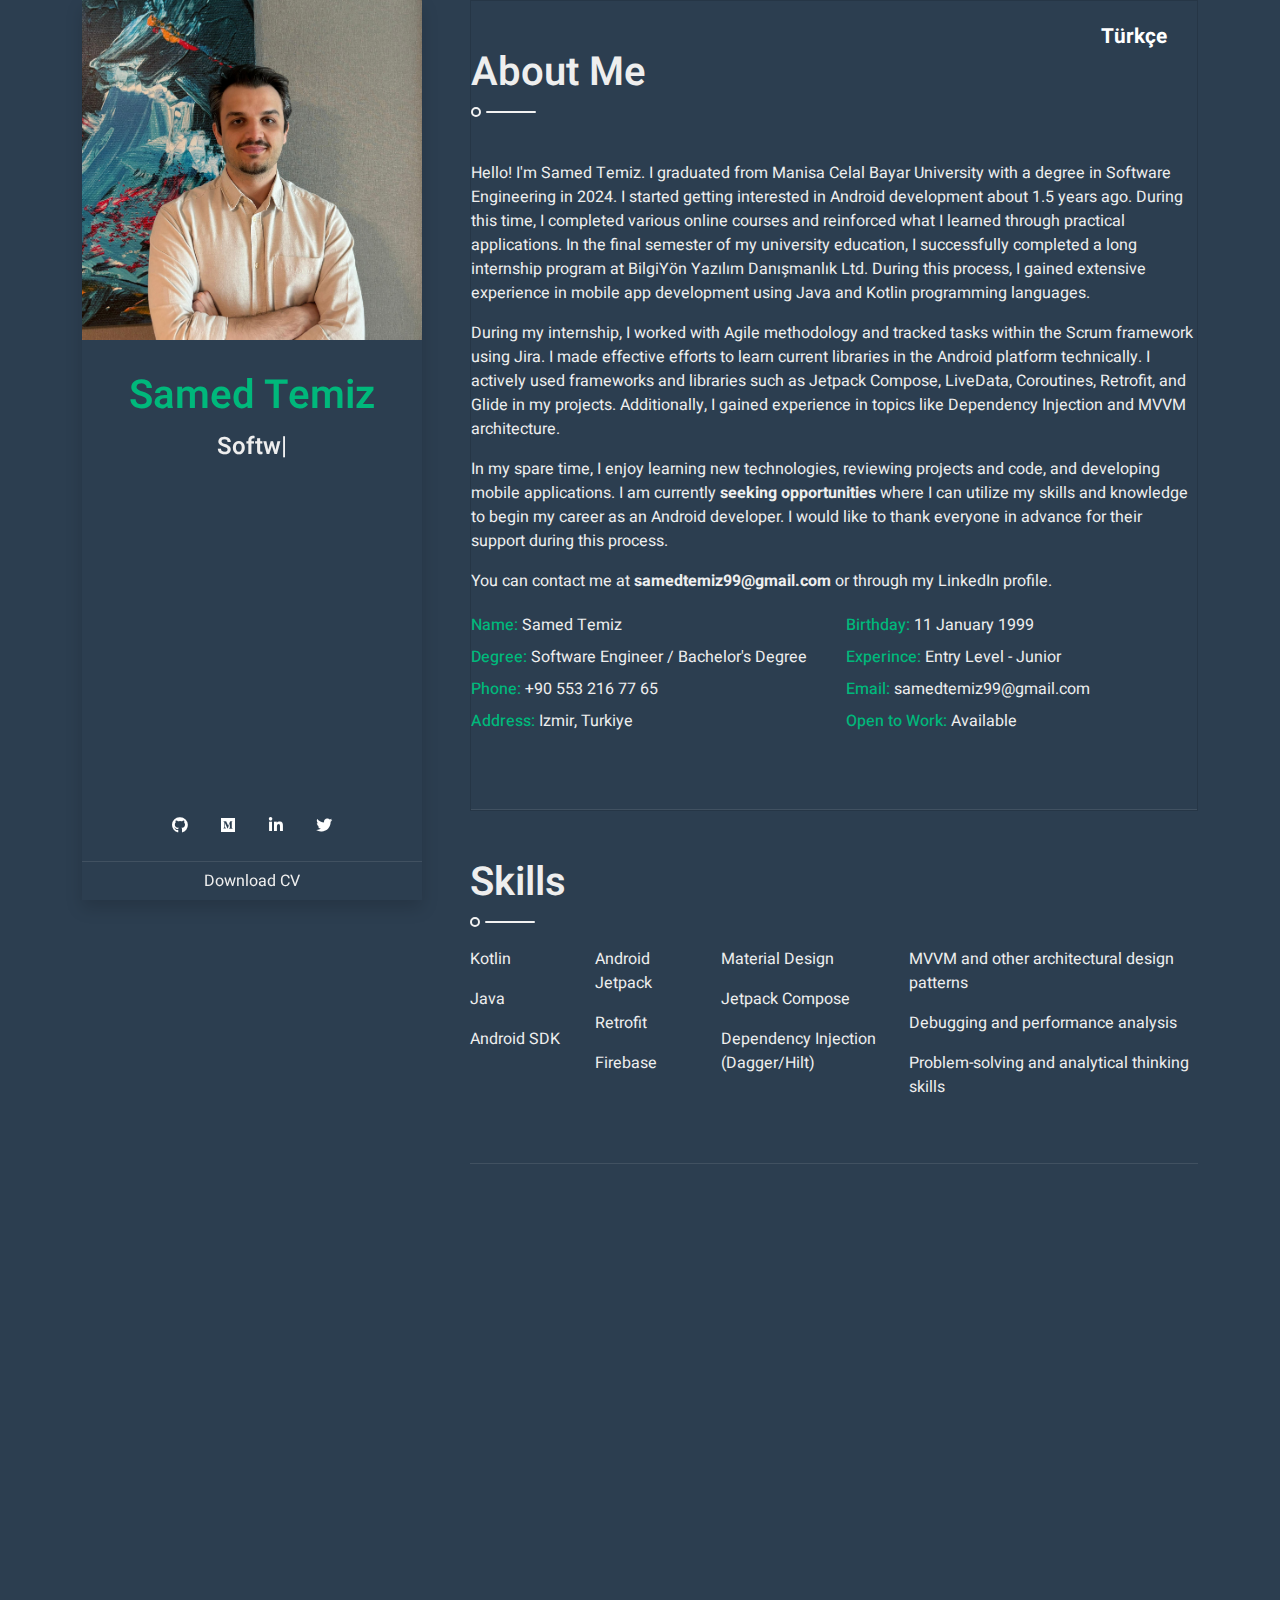
==== index.html @ c9a3950a "Favicon edited." ====
<!DOCTYPE html>
<html lang="en">

<head>
    <meta charset="utf-8">
        <title>Samed Temiz - Portfolio Website</title>
        <meta content="width=device-width, initial-scale=1.0" name="viewport">
        <meta content="Samed Temiz Website" name="keywords">
        <meta content="Samed Temiz Website" name="description">

        <!-- Favicon -->
        <link rel="icon" href="img/favicon.png" type="image/png">

        <!-- Google Web Fonts -->
        <link rel="preconnect" href="https://fonts.googleapis.com">
        <link rel="preconnect" href="https://fonts.gstatic.com" crossorigin>
        <link href="https://fonts.googleapis.com/css2?family=Heebo:wght@300;400;500;600;700&display=swap"
            rel="stylesheet">

        <!-- Icon Font Stylesheet -->
        <link href="https://cdnjs.cloudflare.com/ajax/libs/font-awesome/5.10.0/css/all.min.css" rel="stylesheet">
        <link href="https://cdn.jsdelivr.net/npm/bootstrap-icons@1.4.1/font/bootstrap-icons.css" rel="stylesheet">

        <!-- Libraries Stylesheet -->
        <link href="lib/owlcarousel/assets/owl.carousel.min.css" rel="stylesheet">
        <link href="lib/lightbox/css/lightbox.min.css" rel="stylesheet">
        <link href="lib/animate/animate.min.css" rel="stylesheet">

        <!-- Customized Bootstrap Stylesheet -->
        <link href="css/bootstrap.min.css" rel="stylesheet">

        <!-- Template Stylesheet -->
        <link href="css/style.css" rel="stylesheet">
</head>

<body>
    <!-- Spinner Start -->
    <div id="spinner"
        class="show bg-white position-fixed translate-middle w-100 vh-100 top-50 start-50 d-flex align-items-center justify-content-center">
        <div class="spinner-border text-primary" style="width: 3rem; height: 3rem;" role="status">
            <span class="sr-only">Loading...</span>
        </div>
    </div>
    <!-- Spinner End -->

    <div class="container">
        <div class="row g-5">
            <div class="col-lg-4 sticky-lg-top vh-100">
                <div class="d-flex flex-column h-100 text-center overflow-auto shadow">
                    <img class="w-100 img-fluid mb-4" src="img/profile.jpg" alt="Image">
                    <h1 class="text-primary mt-2">Samed Temiz</h1>
                    <div class="mb-4" style="height: 22px;">
                        <h4 class="typed-text-output d-inline-block text-light"></h4>
                        <div class="typed-text d-none">Software Engineer, Android Developer</div>
                    </div>
                    <div class="d-flex justify-content-center mt-auto mb-3">
                        <a class="btn btn-dark btn-square mx-1" href="https://github.com/SamedTemiz" target="_blank"><i
                                class="fab fa-github"></i></a>
                        <a class="btn btn-dark btn-square mx-1" href="https://medium.com/@samedtemiz" target="_blank"><i
                                class="fab fa-medium"></i></a>
                        <a class="btn btn-dark btn-square mx-1"
                            href="https://www.linkedin.com/in/samed-temiz" target="_blank"><i
                                class="fab fa-linkedin-in"></i></a>
                        <a class="btn btn-dark btn-square mx-1" href="https://twitter.com/0samedtemiz" target="_blank"><i
                                class="fab fa-twitter"></i></a>
                    </div>
                    <div class="d-flex align-items-end justify-content-center border-top">
                        <a href="cv/Samed_Temiz_CV.pdf" class="btn w-50" target="_blank" rel="noopener noreferrer">Download CV</a>
                    </div>
                </div>
            </div>
            <div class="col-lg-8">
                <div class="card">
                    <nav>
                        <ul>
                            <li><a href="index_tr.html">Türkçe</a></li>
                        </ul>
                    </nav>
                    <!-- About Start -->
                    <section class="py-5 border-bottom">
                        <h1 class="title pb-3 mb-5">About Me</h1>
                        <p>
                            Hello! I'm Samed Temiz. I graduated from Manisa Celal Bayar University with a degree in Software Engineering in 2024. I started getting interested in Android development about 1.5 years ago. During this time, I completed various online courses and reinforced what I learned through practical applications. In the final semester of my university education, I successfully completed a long internship program at BilgiYön Yazılım Danışmanlık Ltd. During this process, I gained extensive experience in mobile app development using Java and Kotlin programming languages.
                        </p>
                        <p>
                            During my internship, I worked with Agile methodology and tracked tasks within the Scrum framework using Jira. I made effective efforts to learn current libraries in the Android platform technically. I actively used frameworks and libraries such as Jetpack Compose, LiveData, Coroutines, Retrofit, and Glide in my projects. Additionally, I gained experience in topics like Dependency Injection and MVVM architecture.
                        </p>
                        <p>
                            In my spare time, I enjoy learning new technologies, reviewing projects and code, and developing mobile applications. I am currently <strong>seeking opportunities</strong> where I can utilize my skills and knowledge to begin my career as an Android developer. I would like to thank everyone in advance for their support during this process.
                        </p>
                        <p>
                            You can contact me at <strong>samedtemiz99@gmail.com</strong> or through my LinkedIn profile.
                        </p>
                        <div class="row mb-4">
                            <div class="col-sm-6 py-1">
                                <span class="fw-medium text-primary">Name:</span> Samed Temiz
                            </div>
                            <div class="col-sm-6 py-1">
                                <span class="fw-medium text-primary">Birthday:</span> 11 January 1999
                            </div>
                            <div class="col-sm-6 py-1">
                                <span class="fw-medium text-primary">Degree:</span> Software Engineer / Bachelor's Degree
                            </div>
                            <div class="col-sm-6 py-1">
                                <span class="fw-medium text-primary">Experince:</span> Entry Level - Junior
                            </div>
                            <div class="col-sm-6 py-1">
                                <span class="fw-medium text-primary">Phone:</span> +90 553 216 77 65
                            </div>
                            <div class="col-sm-6 py-1">
                                <span class="fw-medium text-primary">Email:</span> samedtemiz99@gmail.com
                            </div>
                            <div class="col-sm-6 py-1">
                                <span class="fw-medium text-primary">Address:</span> Izmir, Turkiye
                            </div>
                            <div class="col-sm-6 py-1">
                                <span class="fw-medium text-primary">Open to Work:</span> Available
                            </div>
                        </div>
                    </section>
                    <!-- About End -->
                </div>

                <!-- Skills Start -->
                <section class="py-5 border-bottom wow fadeInUp" data-wow-delay="0.1s">
                    <h1 class="title pb-3 mb-4">Skills</h1>
                    <div class="row no-gutters">
                        <div class="col-sm-2">
                            <div class="skill mb-3">
                                <p>Kotlin</p>
                            </div>
                            <div class="skill mb-3">
                                <p>Java</p>
                            </div>
                            <div class="skill mb-3">
                                <p>Android SDK</p>
                            </div>
                        </div>
                        <div class="col-sm-2">
                            <div class="skill mb-3">
                                <p>Android Jetpack</p>
                            </div>
                            <div class="skill mb-3">
                                <p>Retrofit</p>
                            </div>
                            <div class="skill mb-3">
                                <p>Firebase</p>
                            </div>
                        </div>
                        <div class="col-sm-3">
                            <div class="skill mb-3">
                                <p>Material Design</p>
                            </div>
                            <div class="skill mb-3">
                                <p>Jetpack Compose</p>
                            </div>
                            <div class="skill mb-3">
                                <p>Dependency Injection (Dagger/Hilt)</p>
                            </div>
                        </div>
                        <div class="col-sm-5">
                            <div class="skill mb-3">
                                <p>MVVM and other architectural design patterns</p>
                            </div>
                            <div class="skill mb-3">
                                <p>Debugging and performance analysis</p>
                            </div>
                            <div class="skill mb-3">
                                <p>Problem-solving and analytical thinking skills</p>
                            </div>
                        </div>
                    </div>
                </section>
                <!-- Skills End -->

                <!-- Expericence Start -->
                <section class="py-5 wow fadeInUp" data-wow-delay="0.1s">
                    <h1 class="title pb-3 mb-5">Expericence</h1>
                    <div class="border-start border-2 border-light pt-2 ps-5">
                        <div class="position-relative mb-4">
                            <span class="bi bi-arrow-right fs-4 text-light position-absolute"
                                style="top: -5px; left: -50px;"></span>
                            <h5 class="mb-1">Intern Android Developer | <small>02/2024 - 06/2024</small></h5>
                            <p class="mb-2">
                                <a href="https://www.linkedin.com/company/bilgiyön-yazılım-danışmanlık-iç-ve-dış-ticaret-limited-şirketi/"
                                    target="_blank" rel="nofollow">
                                    BilgiYön Yazılım Danışmanlık Ltd. Şti.
                                </a>
                            </p>
                            <p>
                                I actively participated in mobile solution projects for asset management systems, field management applications, and operational processes of institutions such as ADM/GDZ, BOTAŞ, ACIBADEM, and İSKİ. I utilized Agile methodology for project management, tracked tasks on Jira, and attended sprint meetings. Additionally, I took part in various Android application projects using Java and Kotlin
                            </p>
                        </div>
                        <div class="position-relative mb-4">
                            <span class="bi bi-arrow-right fs-4 text-light position-absolute"
                                style="top: -5px; left: -50px;"></span>
                            <h5 class="mb-1">Intern | <small>06/2023 - 08/2023</small></h5>
                            <p class="mb-2">Manisa Celal Bayar Üniversitesi</p>
                            <p>
                                I have experience in developing Android mobile applications using Java and Kotlin programming languages. During this process, I successfully utilized Android Jetpack libraries in my projects to optimize the application development process. Additionally, I securely stored application data in the cloud using Firebase's NoSQL database and integrated real-time air quality data into applications with the Google Air Quality API.
                            </p>
                        </div>
                    </div>
                </section>
                <!-- Expericence End -->

                <!-- Portfolio Start -->
                <section class="py-5 border-bottom wow fadeInUp" data-wow-delay="0.1s">
                    <h1 class="title pb-3 mb-5">Portfolio</h1>
                    <div class="row">
                        <!-- Athentis -->
                        <div class="mb-4">
                            <div class="row align-items-center">
                                <div class="col-md-6 portfolio-item">
                                    <div class="position-relative overflow-hidden mb-2">
                                        <img class="img-fluid w-100" src="img/Athentis/athentis-main.png" alt="Athentis">
                                        <div class="portfolio-btn d-flex align-items-center justify-content-center">
                                            <a href="img/Athentis/athentis-main.png" data-lightbox="portfolio1"
                                                data-title="Athentis">
                                                <i class="bi bi-plus text-light"></i>
                                            </a>
                                            <a href="img/Athentis/athentis-1.png" data-lightbox="portfolio1"
                                                data-title="Material Design 3 Login Screen"></a>
                                            <a href="img/Athentis/athentis-2.png" data-lightbox="portfolio1"
                                                data-title="Location Updates and Service Status"></a>
                                            <a href="img/Athentis/athentis-3.png" data-lightbox="portfolio1"
                                                data-title="Real-time Notifications"></a>
                                        </div>
                                    </div>
                                </div>
                                <div class="col-md-6">
                                    <a href="https://github.com/SamedTemiz/Athentis" target="_blank">
                                        <h4 class="mb-3">Athentis (Private)</h4>
                                    </a>
                                    
                                    <p class="mt-3">
                                        This project aims to send the user's login information and current location to a remote server at specified intervals. The service continues to run even if the application is closed, actively displaying the current location in the notification area.
                                    </p>
                                    <p>
                                        <strong>Frameworks and libraries:</strong> Android Jetpack (LiveData, ViewModel), Retrofit, Chuck, Kotlin Coroutines, Location Services, Material Design 3
                                    </p>
                                </div>
                            </div>
                        </div>
                        <!-- Sigma Words -->
                        <div class="mb-4">
                            <div class="row align-items-center">
                                <div class="col-md-6 portfolio-item">
                                    <div class="position-relative overflow-hidden mb-2">
                                        <img class="img-fluid w-100" src="img/SigmaWords/sigmawords-1.png" alt="Sigma Words">
                                        <div class="portfolio-btn d-flex align-items-center justify-content-center">
                                            <a href="img/SigmaWords/sigmawords-1.png" data-lightbox="portfolio2"
                                                data-title="English Vocabulary Learning Application">
                                                <i class="bi bi-plus text-light"></i>
                                            </a>
                                            <a href="img/SigmaWords/sigmawords-2.png" data-lightbox="portfolio2" data-title="Light and Dark Theme Support"></a>
                                            <a href="img/SigmaWords/sigmawords-3.png" data-lightbox="portfolio2" data-title="Home Page"></a>
                                            <a href="img/SigmaWords/sigmawords-4.png" data-lightbox="portfolio2" data-title="Home Page - Light Theme"></a>
                                            <a href="img/SigmaWords/sigmawords-5.png" data-lightbox="portfolio2" data-title="Quiz Screen"></a>
                                            <a href="img/SigmaWords/sigmawords-6.png" data-lightbox="portfolio2" data-title="Quiz Results Screen"></a>
                                            <a href="img/SigmaWords/sigmawords-7.png" data-lightbox="portfolio2" data-title="Daily Quiz Status Screen"></a>
                                            <a href="img/SigmaWords/sigmawords-8.png" data-lightbox="portfolio2" data-title="Profile and Information Screen"></a>
                                        </div>
                                    </div>
                                </div>
                                <div class="col-md-6">
                                    <a href="https://github.com/SamedTemiz/SigmaWords" target="_blank">
                                        <h4 class="mb-3">SigmaWords</h4>
                                    </a>
                                    <p class="mt-3">
                                        This project is an educational application developed with the aim of learning, retaining, and reviewing English words using the 6 Sigma Methodology. The app is designed to help users review words they correctly recall at specific intervals. Users can log in using either their Google accounts or as guest users. Progress for online users is stored on Firebase.
                                    </p>
                                    <p>
                                        <strong>Frameworks and libraries:</strong> MVVM, Dependency Injection - Hilt, Datastore,Preferences, Coroutines, LiveData, Firebase: FireStore/Authentication, Room Database, Retrofit, Jetpack Compose, Navigation, Lottie/Glide/Markdown
                                    </p>
                                </div>
                            </div>
                        </div>
                        <!-- FitLife -->
                        <div class="mb-4">
                            <div class="row align-items-center">
                                <div class="col-md-6 portfolio-item">
                                    <div class="position-relative overflow-hidden mb-2">
                                        <img class="img-fluid w-100" src="img/FitLife/fitlife-1.png" alt="FitLife">
                                        <div class="portfolio-btn d-flex align-items-center justify-content-center">
                                            <a href="img/FitLife/fitlife-1.png" data-lightbox="portfolio3"
                                                data-title="Login Screen">
                                                <i class="bi bi-plus text-light"></i>
                                            </a>
                                            <a href="img/FitLife/fitlife-2.png" data-lightbox="portfolio3" data-title="Register Screen"></a>
                                            <a href="img/FitLife/fitlife-3.png" data-lightbox="portfolio3" data-title="Recipe Detail Screen"></a>
                                            <a href="img/FitLife/fitlife-4.png" data-lightbox="portfolio3" data-title="Google Maps Screen Displaying Air Quality"></a>
                                            <a href="img/FitLife/fitlife-5.png" data-lightbox="portfolio3" data-title="BMI and Daily Calorie Requirement Calculation Screen"></a>
                                            <a href="img/FitLife/fitlife-6.png" data-lightbox="portfolio3" data-title="Calculation Results Screen"></a>
                                        </div>
                                    </div>
                                </div>
                                <div class="col-md-6">
                                    <a href="https://github.com/SamedTemiz/FitLife" target="_blank">
                                        <h4 class="mb-3">FitLife</h4>
                                    </a>
                                    <p class="mt-3">
                                        This project is a health application that lists daily recipes. The app displays the current air quality based on the user's location using the Google Air Quality API. Additionally, it provides information such as daily calorie needs and BMI calculation when body information is entered.
                                    </p>
                                    <p>
                                        <strong>Frameworks and libraries:</strong> Google Maps API, Spoonacular API, Google Air Quality API, Jetpack Compose, LiveData, MVVM, Navigation, Retrofit, Picasso, Material Design
                                    </p>
                                </div>
                            </div>
                        </div>
                    </div>
                </section>
                <!-- Portfolio End -->

                <!-- Testimonial Start -->
                <section class="py-5 border-bottom wow fadeInUp" data-wow-delay="0.1s">
                    <h1 class="title pb-3 mb-5">References</h1>
                    <div class="owl-carousel testimonial-carousel">
                        <div class="text-left">
                            <div class="d-flex align-items-center">
                                <img class="img-fluid" src="https://media.licdn.com/dms/image/D4D03AQHyDU7nyApaQA/profile-displayphoto-shrink_400_400/0/1676035020422?e=1724889600&v=beta&t=8B5MvLD22RLZG-3pQ89a6QcReOLb_4AsLnEB0hIHy3w"
                                    style="width: 60px; height: 60px;">
                                <div class="ps-3">
                                    <a href="https://www.linkedin.com/in/mustafadanabasi/" target="_blank"
                                        rel="nofollow">
                                        <p class="text-primary fs-5 mb-1">Mustafa DANABAŞI</p>
                                    </a>
                                    <i>Software Development Manager</i>
                                </div>
                            </div>
                        </div>
                    </div>
                </section>
                <!-- Testimonial End -->

                <!-- Footer Start -->
                <section class="wow fadeIn" data-wow-delay="0.1s">
                    <div class="d-flex justify-content-center mt-auto mb-3">
                        <a class="btn btn-dark btn-square mx-1" href="https://github.com/SamedTemiz"><i
                                class="fab fa-github"></i></a>
                        <a class="btn btn-dark btn-square mx-1" href="https://medium.com/@samedtemiz"><i
                                class="fab fa-medium"></i></a>
                        <a class="btn btn-dark btn-square mx-1"
                            href="https://www.linkedin.com/in/samed-temiz"><i
                                class="fab fa-linkedin-in"></i></a>
                        <a class="btn btn-dark btn-square mx-1" href="https://twitter.com/0samedtemiz"><i
                                class="fab fa-twitter"></i></a>
                    </div>
                </section>
                <!-- Footer End -->
            </div>
        </div>
    </div>


    <!-- Back to Top -->
    <a href="#" class="back-to-top"><i class="fa fa-angle-double-up"></i></a>

    <!-- JavaScript Libraries -->
    <script src="https://code.jquery.com/jquery-3.4.1.min.js"></script>
    <script src="https://stackpath.bootstrapcdn.com/bootstrap/4.4.1/js/bootstrap.bundle.min.js"></script>
    <script src="lib/wow/wow.min.js"></script>
    <script src="lib/typed/typed.min.js"></script>
    <script src="lib/easing/easing.min.js"></script>
    <script src="lib/waypoints/waypoints.min.js"></script>
    <script src="lib/counterup/counterup.min.js"></script>
    <script src="lib/owlcarousel/owl.carousel.min.js"></script>
    <script src="lib/isotope/isotope.pkgd.min.js"></script>
    <script src="lib/lightbox/js/lightbox.min.js"></script>

    <!-- Contact Javascript File -->
    <script src="mail/jqBootstrapValidation.min.js"></script>
    <script src="mail/contact.js"></script>

    <!-- Template Javascript -->
    <script src="js/main.js"></script>

    <script>
        $(document).ready(function () {
            // Lightbox initialization
            $('[data-lightbox="portfolio1"]').lightGallery({
                selector: 'this',
                counter: false,
                download: false
            });

            $('[data-lightbox="portfolio2"]').lightGallery({
                selector: 'this',
                counter: false,
                download: false
            });
        });
    </script>
</body>

</html>
---- css/style.css ----
/********** Template CSS **********/
:root {
  --primary: #00B87B;
  --secondary: #314355;
  --light: #F2F2F2;
  --dark: #2C3E50;
}

#spinner {
  opacity: 0;
  visibility: hidden;
  transition: opacity .5s ease-out, visibility 0s linear .5s;
  z-index: 99999;
}

#spinner.show {
  transition: opacity .5s ease-out, visibility 0s linear 0s;
  visibility: visible;
  opacity: 1;
}

@media (max-width: 991.98px) {
  .sticky-lg-top.vh-100 {
    height: 100% !important;
  }
}

.fw-semi-bold {
  font-weight: 600;
}

.fw-medium {
  font-weight: 500;
}

.btn-square {
  width: 40px;
  height: 40px;
}

.btn-sm-square {
  width: 30px;
  height: 30px;
}

.btn-lg-square {
  width: 50px;
  height: 50px;
}

.btn-square,
.btn-sm-square,
.btn-lg-square {
  padding: 0;
  display: flex;
  align-items: center;
  justify-content: center;
}

.btn.btn-primary {
  color: #FFFFFF;
}

.typed-cursor {
  font-size: 25px;
  color: var(--light);
}

.back-to-top {
  position: fixed;
  display: none;
  width: 30px;
  height: 30px;
  text-align: center;
  line-height: 1;
  font-size: 30px;
  right: 30px;
  bottom: 30px;
  transition: background 0.5s;
  z-index: 11;
}

.back-to-top i {
  color: var(--primary);
}

.back-to-top i:hover {
  color: var(--dark);
}

.back-to-top {
  -webkit-animation: action 1s infinite alternate;
  animation: action 1s infinite alternate;
}

@-webkit-keyframes action {
  0% {
    transform: translateY(0);
  }

  100% {
    transform: translateY(-15px);
  }
}

@keyframes action {
  0% {
    transform: translateY(0);
  }

  100% {
    transform: translateY(-15px);
  }
}

.title {
  position: relative;
}

.title::before {
  position: absolute;
  content: "";
  width: 10px;
  height: 10px;
  bottom: -4px;
  left: 0;
  border: 2px solid var(--light);
  border-radius: 10px;
}

.title::after {
  position: absolute;
  content: "";
  width: 50px;
  height: 2px;
  bottom: 0;
  left: 15px;
  border-radius: 2px;
  background: var(--light);
}

.progress {
  height: 5px;
}

.progress .progress-bar {
  width: 0px;
  transition: 2s;
}

.service-item {
  padding: 30px;
  text-align: center;
  background: var(--secondary);
}

.service-item i {
  width: 75px;
  height: 75px;
  display: flex;
  align-items: center;
  justify-content: center;
  background: var(--light);
  color: var(--primary);
  transition: .5s;
}

.service-item:hover i {
  background: var(--primary);
  color: var(--light);
}

.portfolio-item .portfolio-btn {
  position: absolute;
  width: 0;
  height: 0;
  top: 50%;
  left: 50%;
  font-size: 90px;
  background: rgba(44, 62, 80, .9);
  opacity: 0;
  transition: .5s;
}

.portfolio-item:hover .portfolio-btn {
  opacity: 1;
  width: calc(100% - 60px);
  height: calc(100% - 60px);
  top: 30px;
  left: 30px;
}

.portfolio-item i {
  opacity: 0;
  transition: .3s;
  transition-delay: .3s;
}

.portfolio-item:hover i {
  opacity: 1;
}

.testimonial-carousel .owl-dots {
  margin-top: 25px;
  text-align: center;
}

.testimonial-carousel .owl-dot {
  display: inline-block;
  margin: 0 5px;
  width: 15px;
  height: 15px;
  background: var(--light);
}

.testimonial-carousel .owl-dot.active {
  background: var(--primary);
}


/*YENİ*/
.card {
  position: relative;
  background-color: transparent;
}

nav ul {
  list-style-type: none;
  padding: 0;
  margin: 0;
  position: absolute;
  top: 20px;
  right: 20px;
}

nav ul li {
  display: inline;
  margin: 0 10px;
}

nav ul li a {
  text-decoration: none;
  color: #FFFFFF;
  font-weight: bold;
  font-size: 1.3em;
}

nav ul li a:hover {
  text-decoration: underline;
}
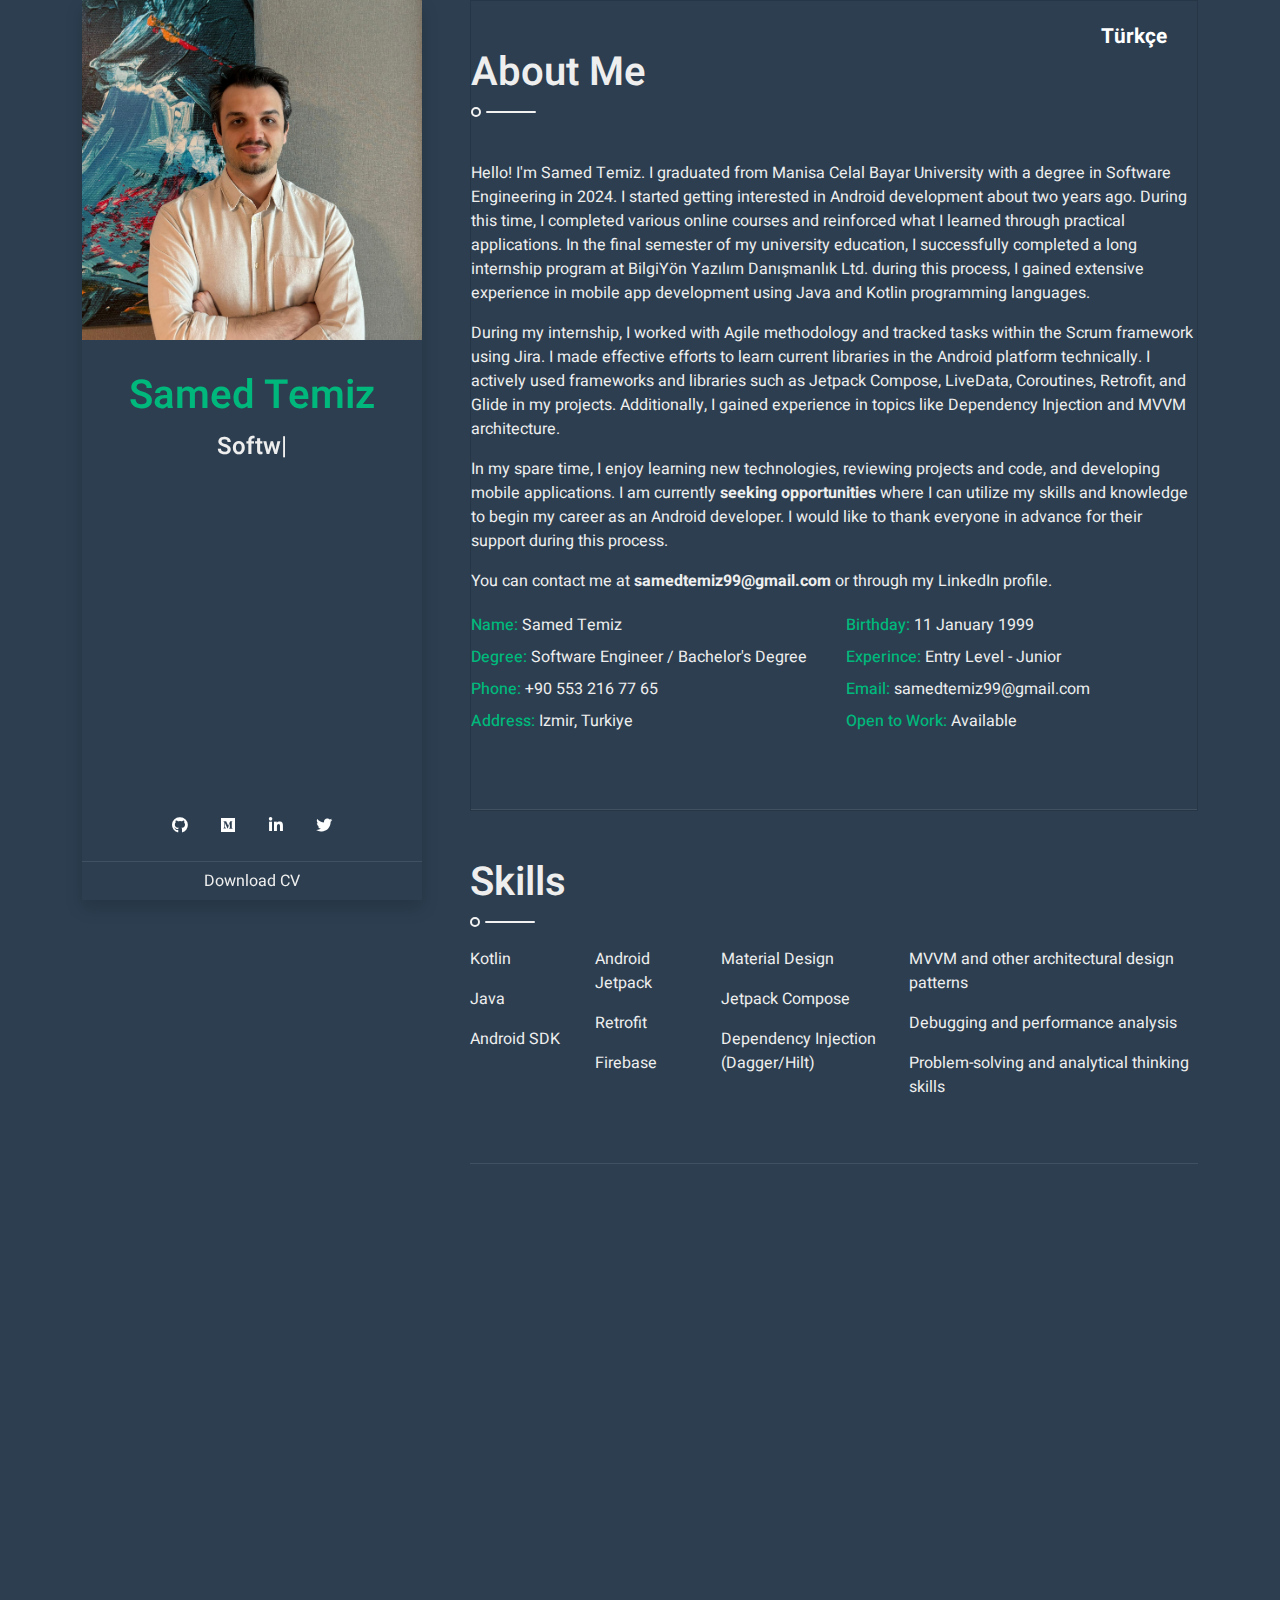
==== commit dc5c0f4b: "Content change" ====
--- a/index.html
+++ b/index.html
@@ -80,7 +80,7 @@
                     <section class="py-5 border-bottom">
                         <h1 class="title pb-3 mb-5">About Me</h1>
                         <p>
-                            Hello! I'm Samed Temiz. I graduated from Manisa Celal Bayar University with a degree in Software Engineering in 2024. I started getting interested in Android development about 1.5 years ago. During this time, I completed various online courses and reinforced what I learned through practical applications. In the final semester of my university education, I successfully completed a long internship program at BilgiYön Yazılım Danışmanlık Ltd. During this process, I gained extensive experience in mobile app development using Java and Kotlin programming languages.
+                            Hello! I'm Samed Temiz. I graduated from Manisa Celal Bayar University with a degree in Software Engineering in 2024. I started getting interested in Android development about two years ago. During this time, I completed various online courses and reinforced what I learned through practical applications. In the final semester of my university education, I successfully completed a long internship program at BilgiYön Yazılım Danışmanlık Ltd. during this process, I gained extensive experience in mobile app development using Java and Kotlin programming languages.
                         </p>
                         <p>
                             During my internship, I worked with Agile methodology and tracked tasks within the Scrum framework using Jira. I made effective efforts to learn current libraries in the Android platform technically. I actively used frameworks and libraries such as Jetpack Compose, LiveData, Coroutines, Retrofit, and Glide in my projects. Additionally, I gained experience in topics like Dependency Injection and MVVM architecture.
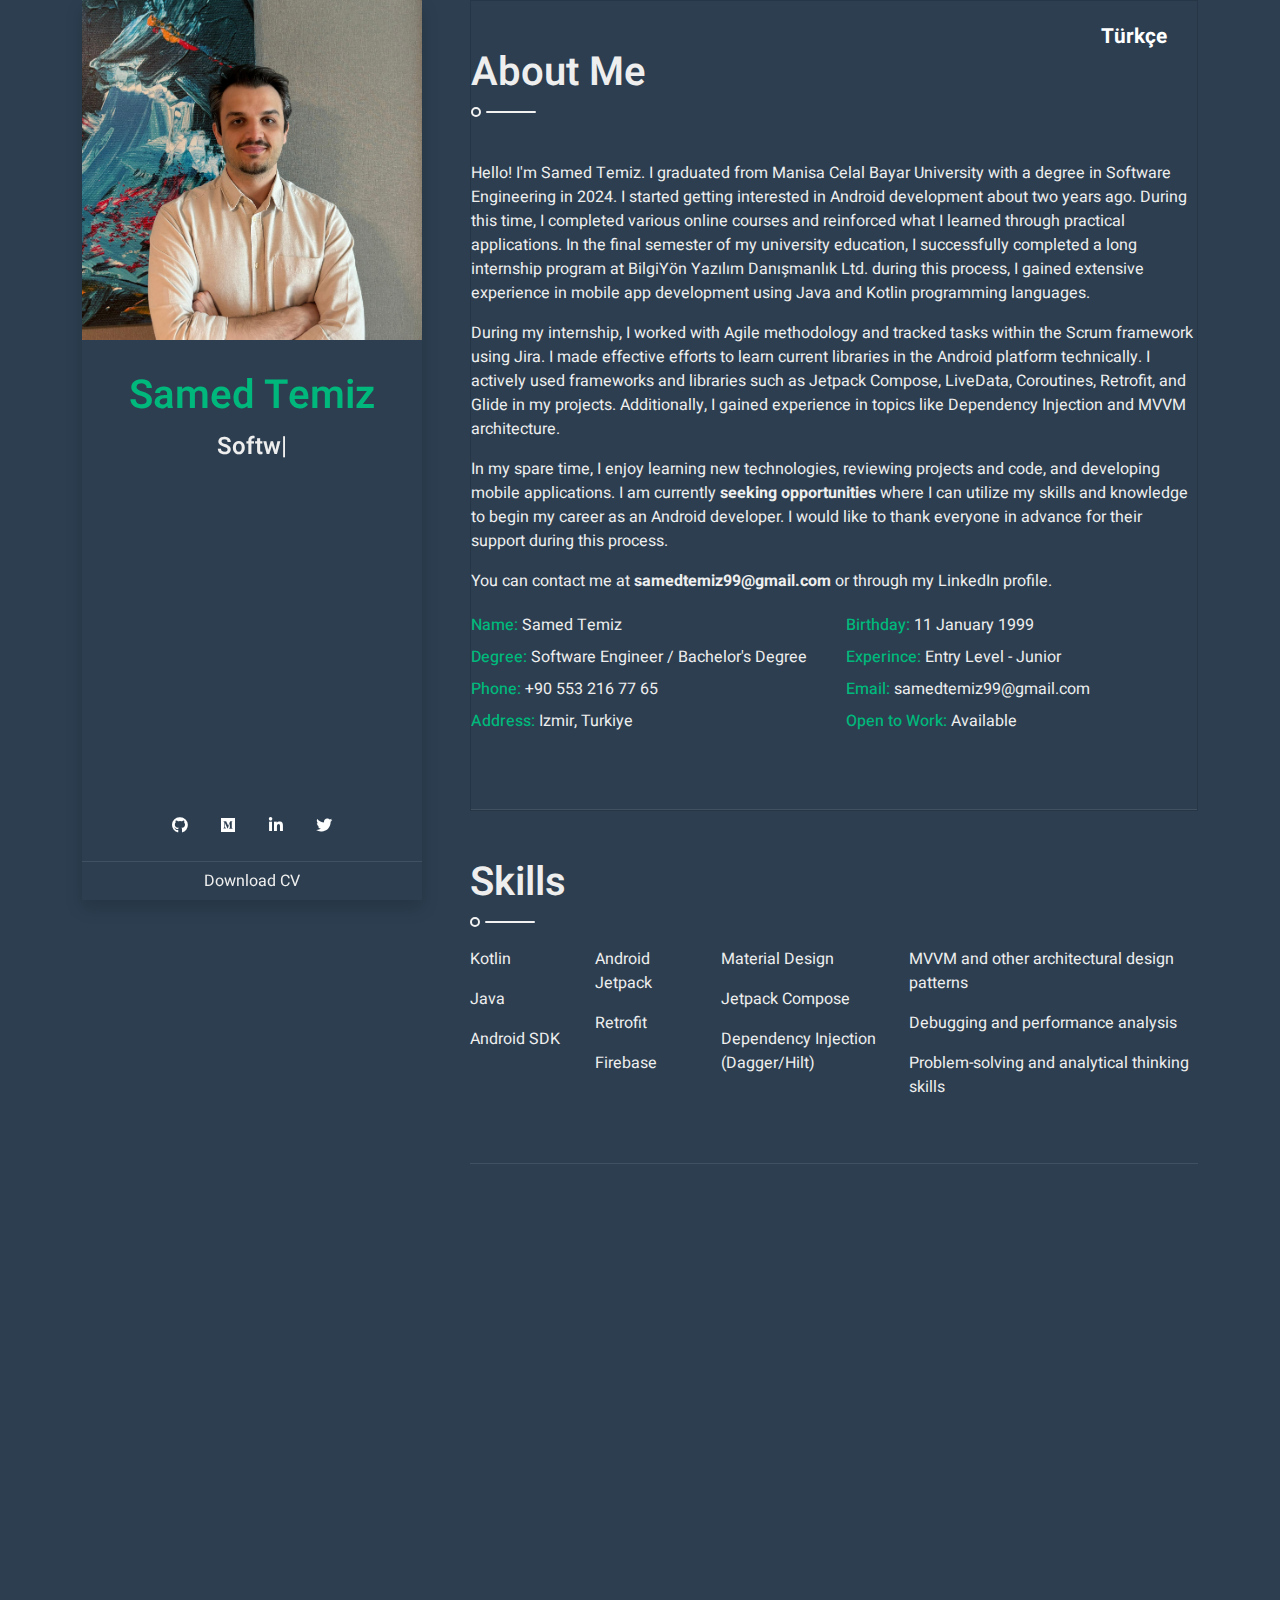
==== commit 2c660cf7: "Weathr app is included." ====
--- a/index.html
+++ b/index.html
@@ -208,6 +208,39 @@
                 <section class="py-5 border-bottom wow fadeInUp" data-wow-delay="0.1s">
                     <h1 class="title pb-3 mb-5">Portfolio</h1>
                     <div class="row">
+                        <!-- Weathr -->
+                        <div class="mb-4">
+                            <div class="row align-items-center">
+                                <div class="col-md-6 portfolio-item">
+                                    <div class="position-relative overflow-hidden mb-2">
+                                        <img class="img-fluid w-100" src="img/Weathr/weathr-1.png" alt="Weathr">
+                                        <div class="portfolio-btn d-flex align-items-center justify-content-center">
+                                            <a href="img/Weathr/weathr-1.png" data-lightbox="portfolio0"
+                                                data-title="Weathr">
+                                                <i class="bi bi-plus text-light"></i>
+                                            </a>
+                                            <a href="img/Weathr/weathr-1.png" data-lightbox="portfolio0"
+                                                data-title="Main Screen"></a>
+                                            <a href="img/Weathr/weathr-2.png" data-lightbox="portfolio0"
+                                                data-title="Details Screen"></a>
+                                            <a href="img/Weathr/weathr-3.png" data-lightbox="portfolio0"
+                                                data-title="Components"></a>
+                                        </div>
+                                    </div>
+                                </div>
+                                <div class="col-md-6">
+                                    <a href="https://github.com/SamedTemiz/Weathr" target="_blank">
+                                        <h4 class="mb-3">Weathr</h4>
+                                    </a>
+                                    <p class="mt-3">
+                                        My application fetches data from two different APIs. I use coroutine flow to transfer this data to the main screen. On the UI side, I handle the process with resource control. In the application, I tried to implement the MVVM design pattern and Clean Architecture. I used frameworks and libraries like Dependency Injection, Retrofit, Coil, Navigation, and Lottie. This is a personal development project, so I’m not publishing it on the Play Store.
+                                    </p>
+                                    <p>
+                                        <strong>Frameworks and libraries:</strong> Android Jetpack Compose, Retrofit, Dagger-Hilt, Kotlin Coroutines(Flow), Coil, Navigation Component, Lottie 
+                                    </p>
+                                </div>
+                            </div>
+                        </div>
                         <!-- Athentis -->
                         <div class="mb-4">
                             <div class="row align-items-center">
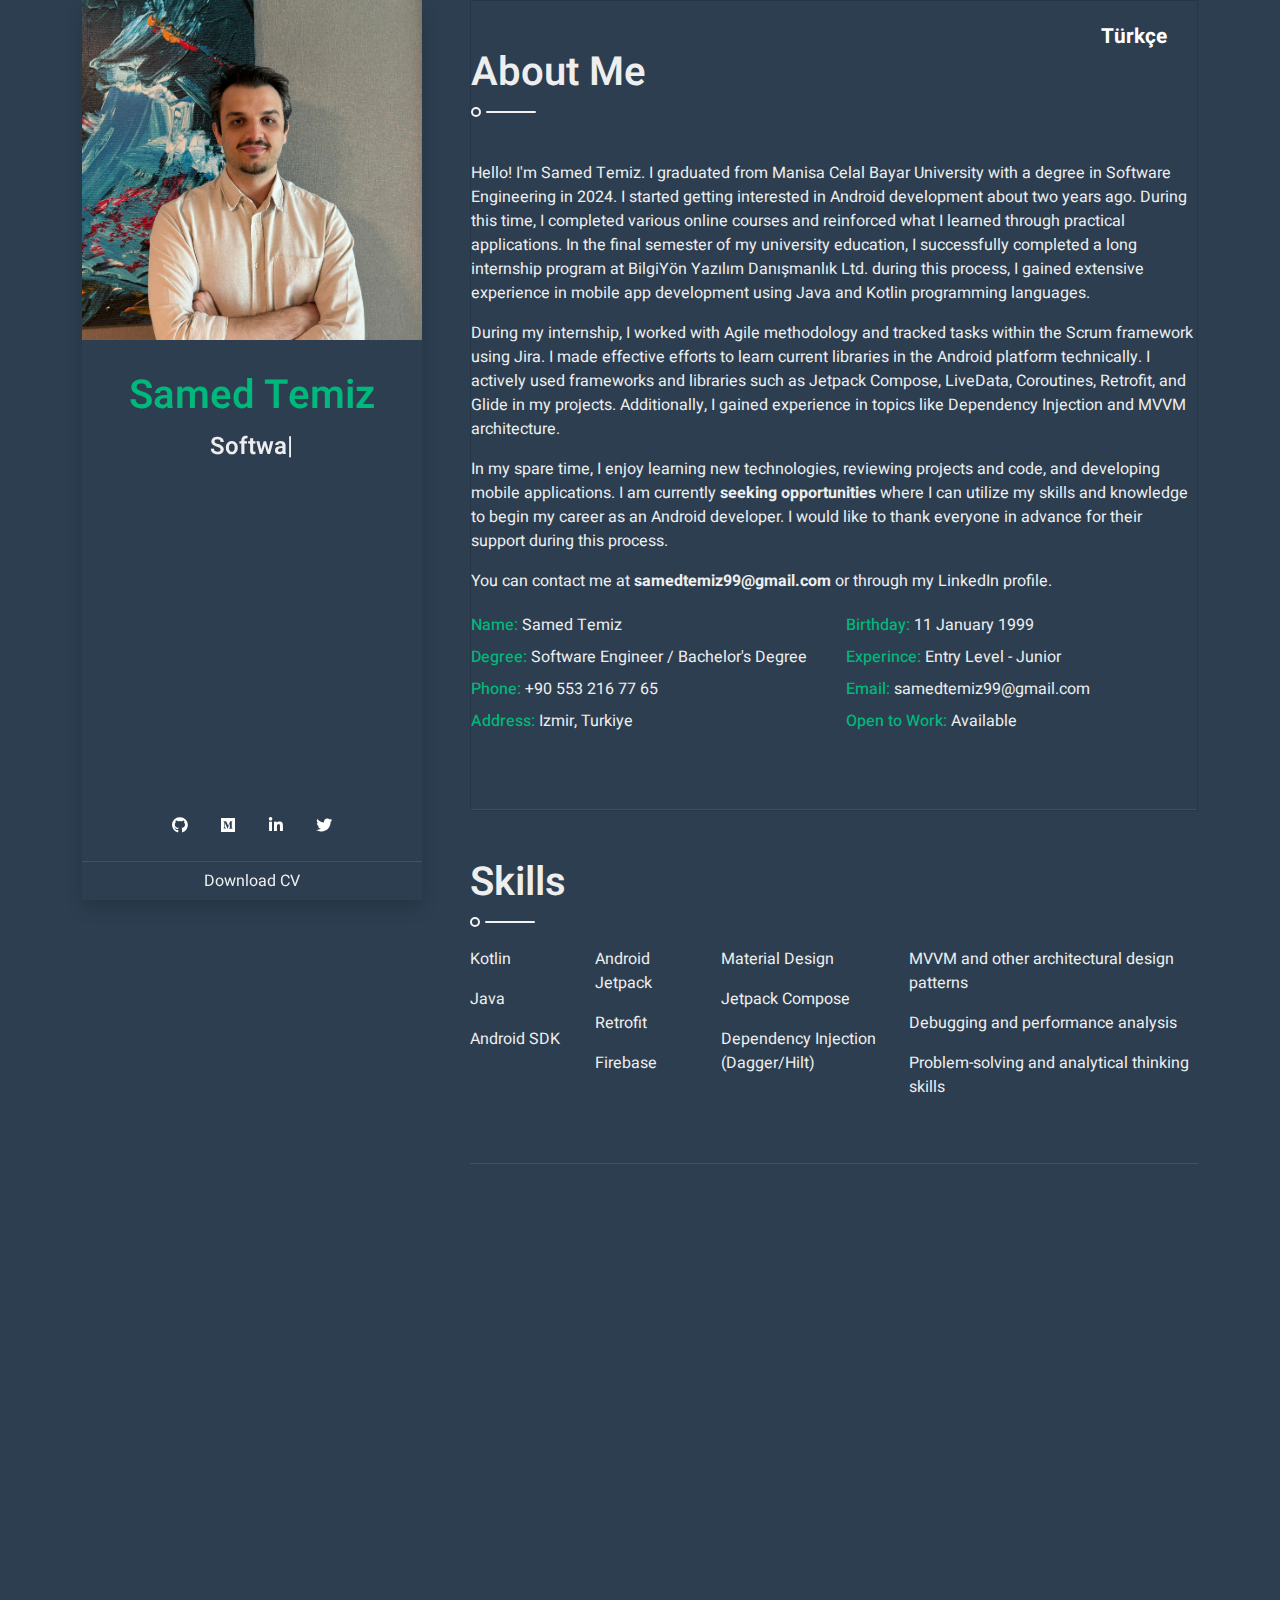
==== commit cf931e26: "References change." ====
--- a/index.html
+++ b/index.html
@@ -363,6 +363,22 @@
                             </div>
                         </div>
                     </div>
+
+                    <div class="owl-carousel testimonial-carousel" style="margin-top: 10px;">
+                        <div class="text-left">
+                            <div class="d-flex align-items-center">
+                                <img class="img-fluid" src="https://media.licdn.com/dms/image/v2/C5603AQEA4IkG6nHDng/profile-displayphoto-shrink_400_400/profile-displayphoto-shrink_400_400/0/1644308308128?e=1729123200&v=beta&t=nf-x8o4Je4RDbVI6QSyLilYAWjtxLccKYbaLuw3q4Jg"
+                                    style="width: 60px; height: 60px;">
+                                <div class="ps-3">
+                                    <a href="https://www.linkedin.com/in/atanur-serkan-elmasoğlu-771672a5/" target="_blank"
+                                        rel="nofollow">
+                                        <p class="text-primary fs-5 mb-1">Atanur Serkan ELMASOĞLU</p>
+                                    </a>
+                                    <i>Co-Founder, Forestall Security</i>
+                                </div>
+                            </div>
+                        </div>
+                    </div>
                 </section>
                 <!-- Testimonial End -->
 
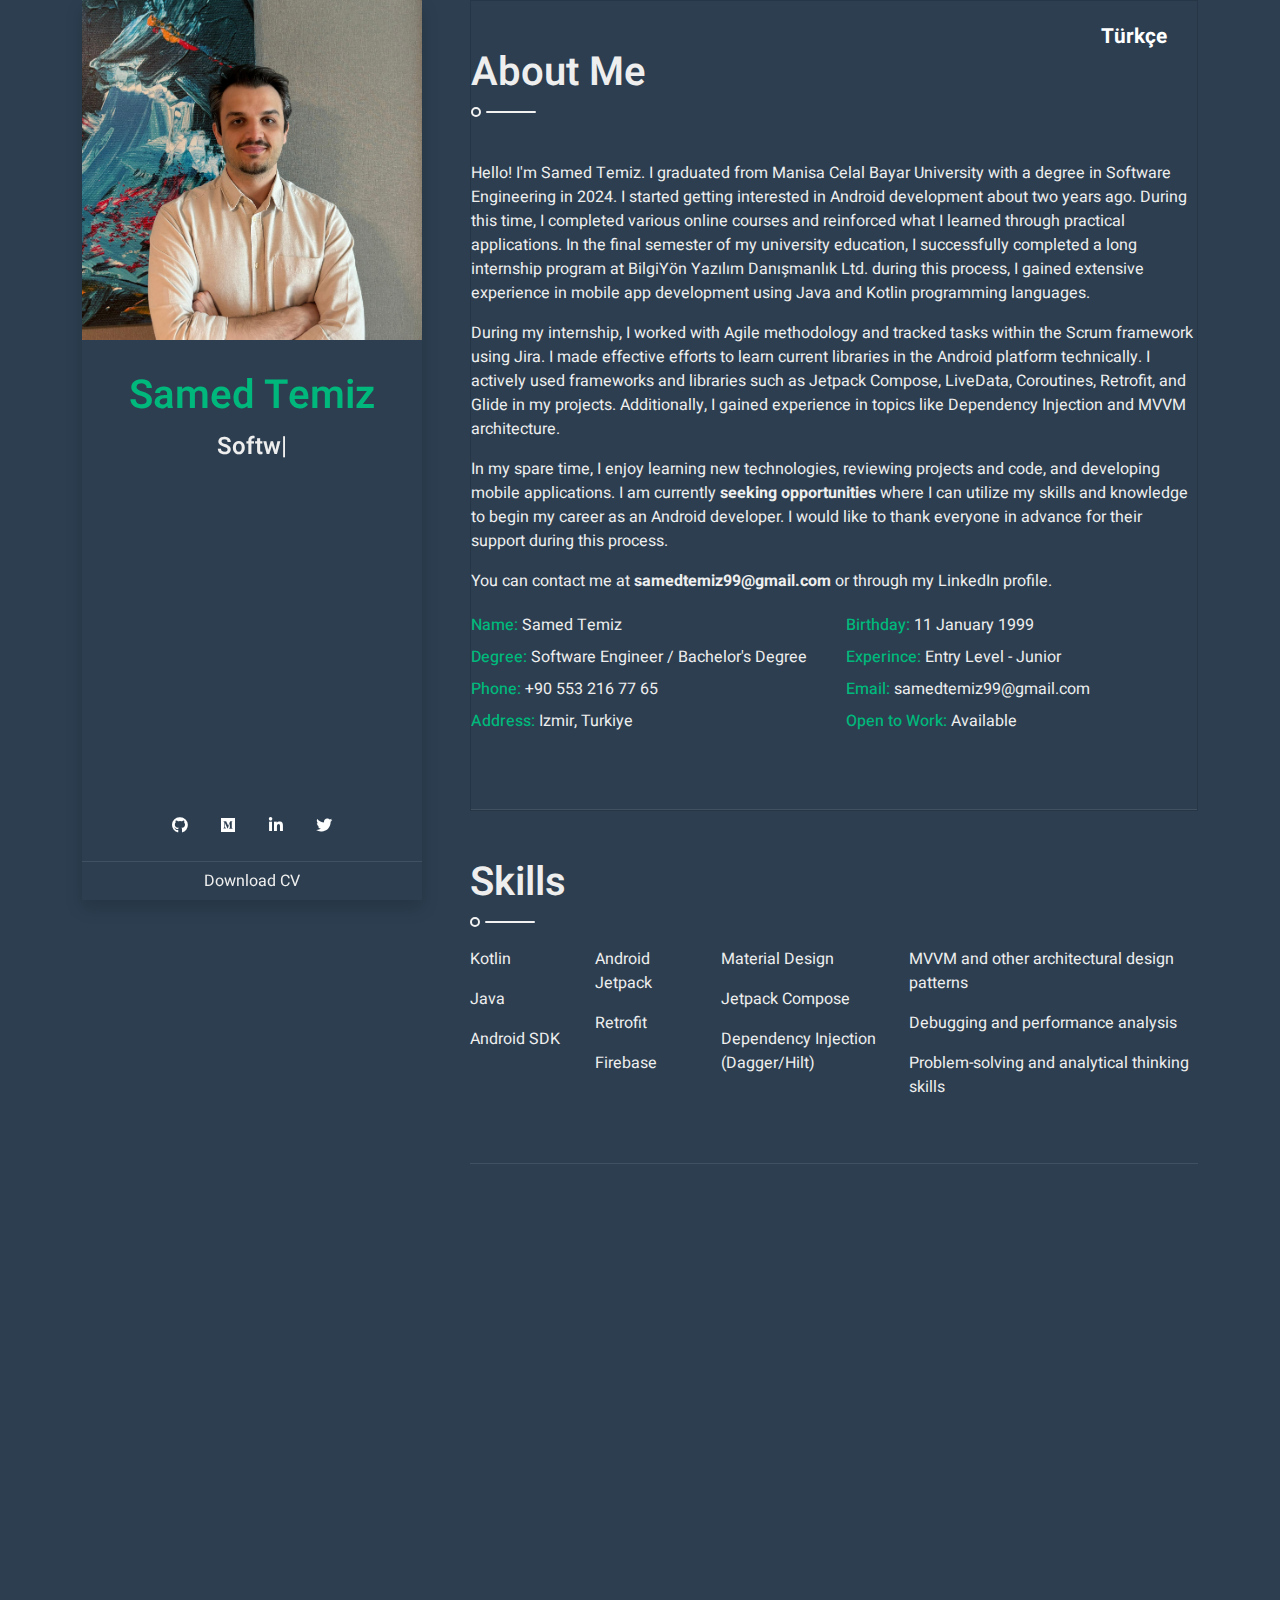
==== commit fcd8ed39: "Portfolio edited." ====
--- a/index.html
+++ b/index.html
@@ -219,8 +219,6 @@
                                                 data-title="Weathr">
                                                 <i class="bi bi-plus text-light"></i>
                                             </a>
-                                            <a href="img/Weathr/weathr-1.png" data-lightbox="portfolio0"
-                                                data-title="Main Screen"></a>
                                             <a href="img/Weathr/weathr-2.png" data-lightbox="portfolio0"
                                                 data-title="Details Screen"></a>
                                             <a href="img/Weathr/weathr-3.png" data-lightbox="portfolio0"
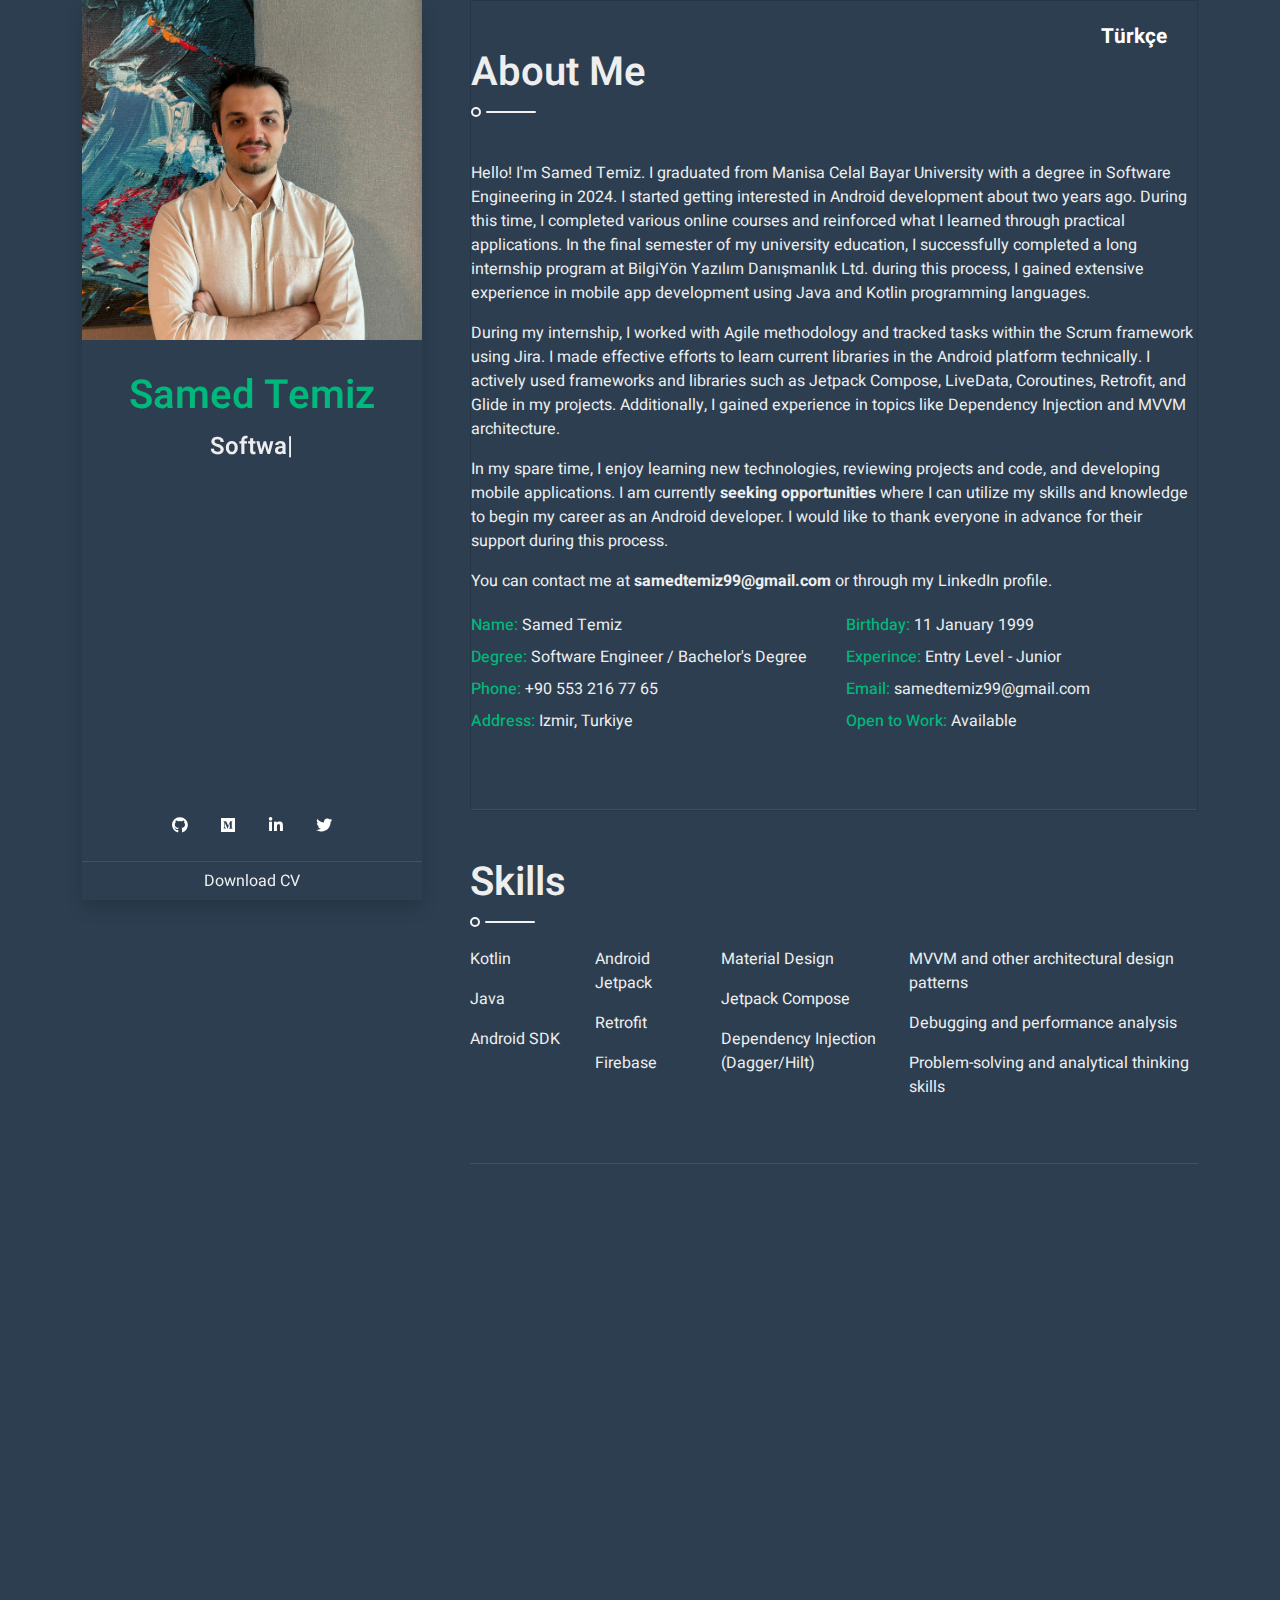
==== commit b56ce4fc: "CV files changed." ====
--- a/index.html
+++ b/index.html
@@ -65,7 +65,7 @@
                                 class="fab fa-twitter"></i></a>
                     </div>
                     <div class="d-flex align-items-end justify-content-center border-top">
-                        <a href="cv/Samed_Temiz_CV.pdf" class="btn w-50" target="_blank" rel="noopener noreferrer">Download CV</a>
+                        <a href="cv/Samed_Temiz_CV_EN.pdf" class="btn w-50" target="_blank" rel="noopener noreferrer">Download CV</a>
                     </div>
                 </div>
             </div>
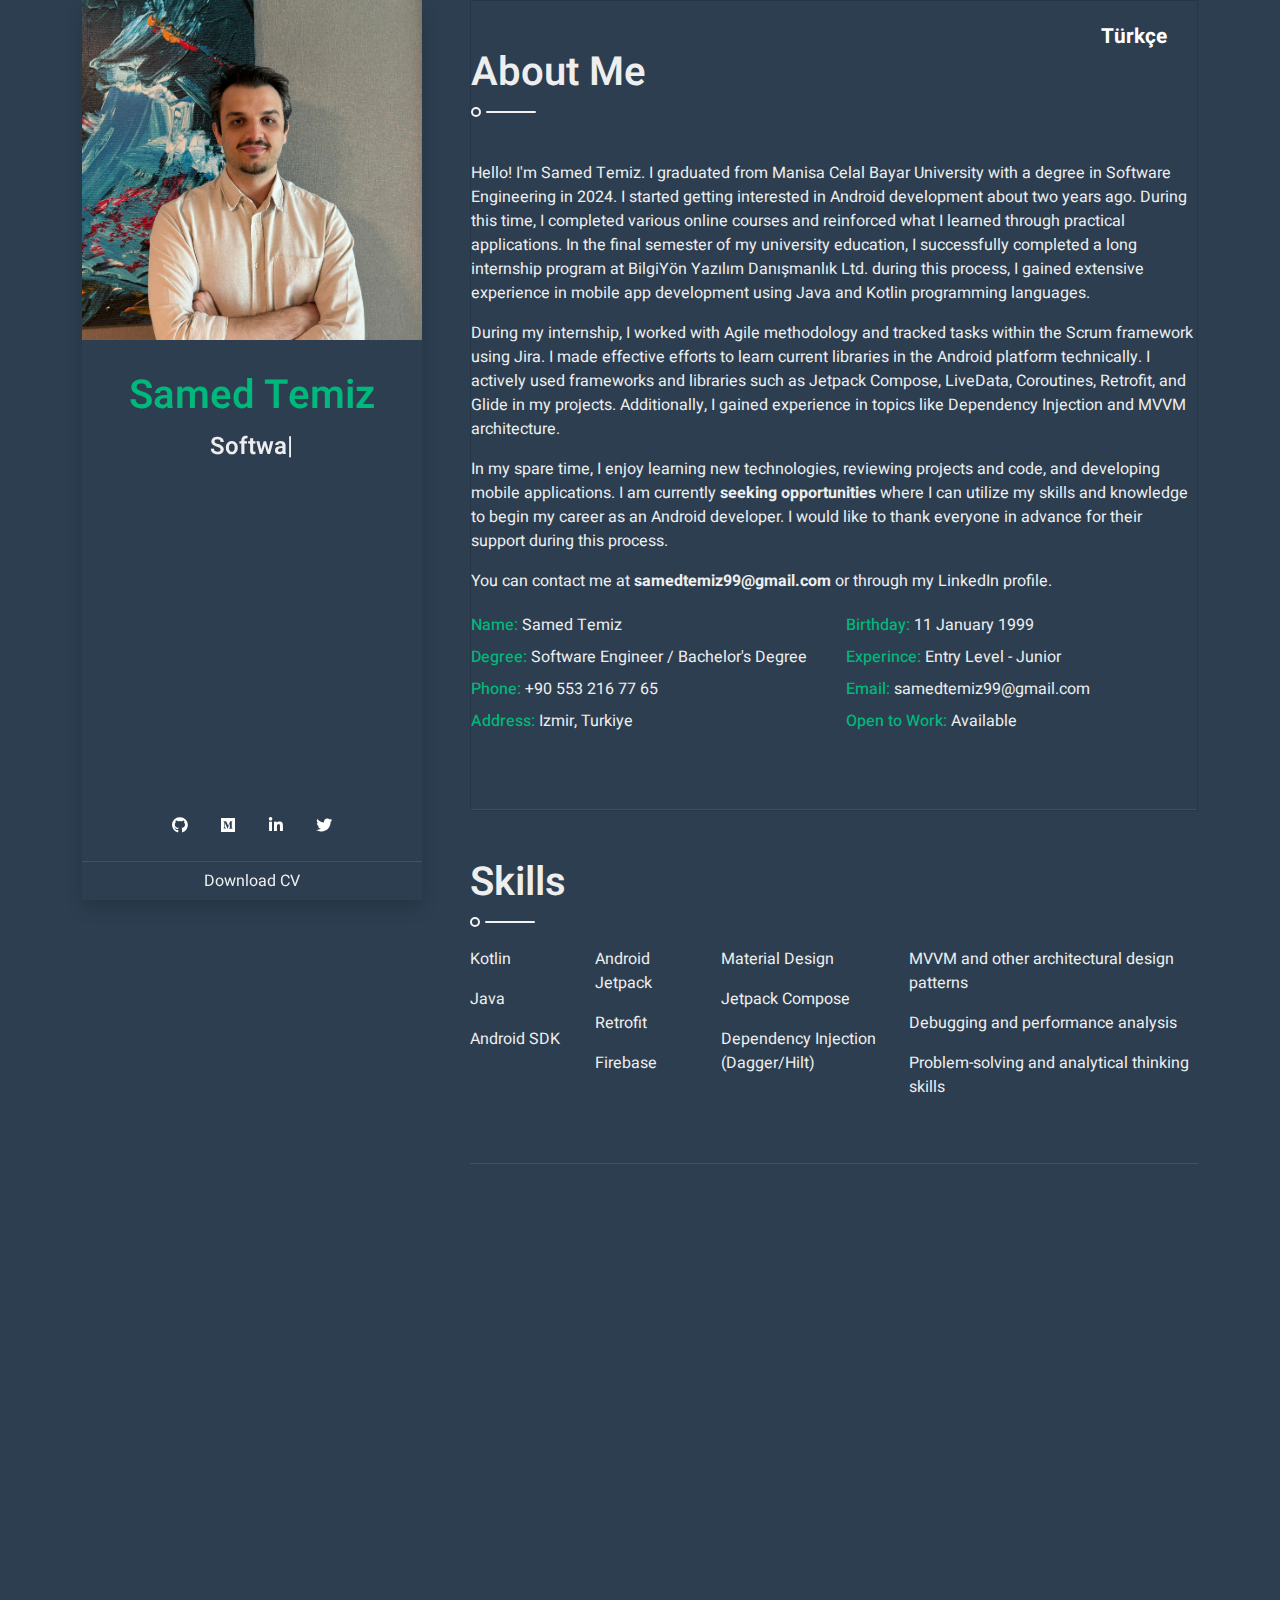
==== commit bc650db6: "New project and reference added." ====
--- a/index.html
+++ b/index.html
@@ -208,6 +208,46 @@
                 <section class="py-5 border-bottom wow fadeInUp" data-wow-delay="0.1s">
                     <h1 class="title pb-3 mb-5">Portfolio</h1>
                     <div class="row">
+                        <!-- ZestUp -->
+                        <div class="mb-4">
+                            <div class="row align-items-center">
+                                <div class="col-md-6 portfolio-item">
+                                    <div class="position-relative overflow-hidden mb-2">
+                                        <img class="img-fluid w-100" src="img/ZestUp/ZestUp_Home.png" alt="ZestUp">
+                                        <div class="portfolio-btn d-flex align-items-center justify-content-center">
+                                            <a href="img/ZestUp/Auth.png" data-lightbox="portfolio4"
+                                                data-title="Auth">
+                                                <i class="bi bi-plus text-light"></i>
+                                            </a>
+                                            <a href="img/ZestUp/Home.png" data-lightbox="portfolio4"
+                                                data-title="Home"></a>
+                                            <a href="img/ZestUp/Details.png" data-lightbox="portfolio4"
+                                                data-title="Details"></a>
+                                            <a href="img/ZestUp/Cart.png" data-lightbox="portfolio4"
+                                                data-title="Cart"></a>
+                                            <a href="img/ZestUp/Orders.png" data-lightbox="portfolio4"
+                                                data-title="Orders"></a>
+                                            <a href="img/ZestUp/Favorites.png" data-lightbox="portfolio4"
+                                                data-title="Favorites"></a>
+                                        </div>
+                                    </div>
+                                </div>
+                                <div class="col-md-6">
+                                    <a href="https://github.com/SamedTemiz/FoodOrderApp_Bootcamp" target="_blank">
+                                        <h4 class="mb-3">ZestUp</h4>
+                                    </a>
+                                    <p class="mt-3">
+                                        The application retrieves data from a REST API and processes it using the Retrofit library. Firebase Authentication and Firestore are integrated to securely store user data in a cloud-based database. This ensures that user information is protected and can be accessed safely. Jetpack Compose and Material3 libraries are used to build a modern, functional, and user-friendly interface.
+                                    </p>
+                                    <p class="mt-3">
+                                        The project follows Clean Architecture principles and the MVVM design pattern. These approaches make the app easy to scale and maintain over time. As a result, the application is designed to be flexible and require less effort for future updates.
+                                    </p>                                    
+                                    <p>
+                                        <strong>Frameworks and libraries:</strong>Coroutines and Flow, Firebase Auth, FireStore, Retrofit and OkHttp, DataStore, Coil / Lottie, Navigation Components                                    
+                                    </p>
+                                </div>
+                            </div>
+                        </div>    
                         <!-- Weathr -->
                         <div class="mb-4">
                             <div class="row align-items-center">
@@ -349,7 +389,23 @@
                     <div class="owl-carousel testimonial-carousel">
                         <div class="text-left">
                             <div class="d-flex align-items-center">
-                                <img class="img-fluid" src="https://media.licdn.com/dms/image/D4D03AQHyDU7nyApaQA/profile-displayphoto-shrink_400_400/0/1676035020422?e=1724889600&v=beta&t=8B5MvLD22RLZG-3pQ89a6QcReOLb_4AsLnEB0hIHy3w"
+                                <img class="img-fluid" src="https://media.licdn.com/dms/image/v2/D4D03AQFsXDwgzJLsTQ/profile-displayphoto-shrink_400_400/profile-displayphoto-shrink_400_400/0/1722323361187?e=1732752000&v=beta&t=o77PE5gQJySkyPrHT9WAOLG_aHb8dwZUfcB32sRIGts"
+                                    style="width: 60px; height: 60px;">
+                                <div class="ps-3">
+                                    <a href="https://www.linkedin.com/in/kasım-adalan/" target="_blank"
+                                        rel="nofollow">
+                                        <p class="text-primary fs-5 mb-1">Kasım ADALAN</p>
+                                    </a>
+                                    <i>Senior Android - iOS Developer and Trainer</i>
+                                </div>
+                            </div>
+                        </div>
+                    </div>
+
+                    <div class="owl-carousel testimonial-carousel" style="margin-top: 10px;">
+                        <div class="text-left">
+                            <div class="d-flex align-items-center">
+                                <img class="img-fluid" src="https://media.licdn.com/dms/image/v2/D4D03AQEH3MYd7YhssQ/profile-displayphoto-shrink_400_400/profile-displayphoto-shrink_400_400/0/1726475863432?e=1732752000&v=beta&t=-m9rmFeogw-HxjlvS-tpvu3scMNd0Ii4zByvj-qej-8"
                                     style="width: 60px; height: 60px;">
                                 <div class="ps-3">
                                     <a href="https://www.linkedin.com/in/mustafadanabasi/" target="_blank"
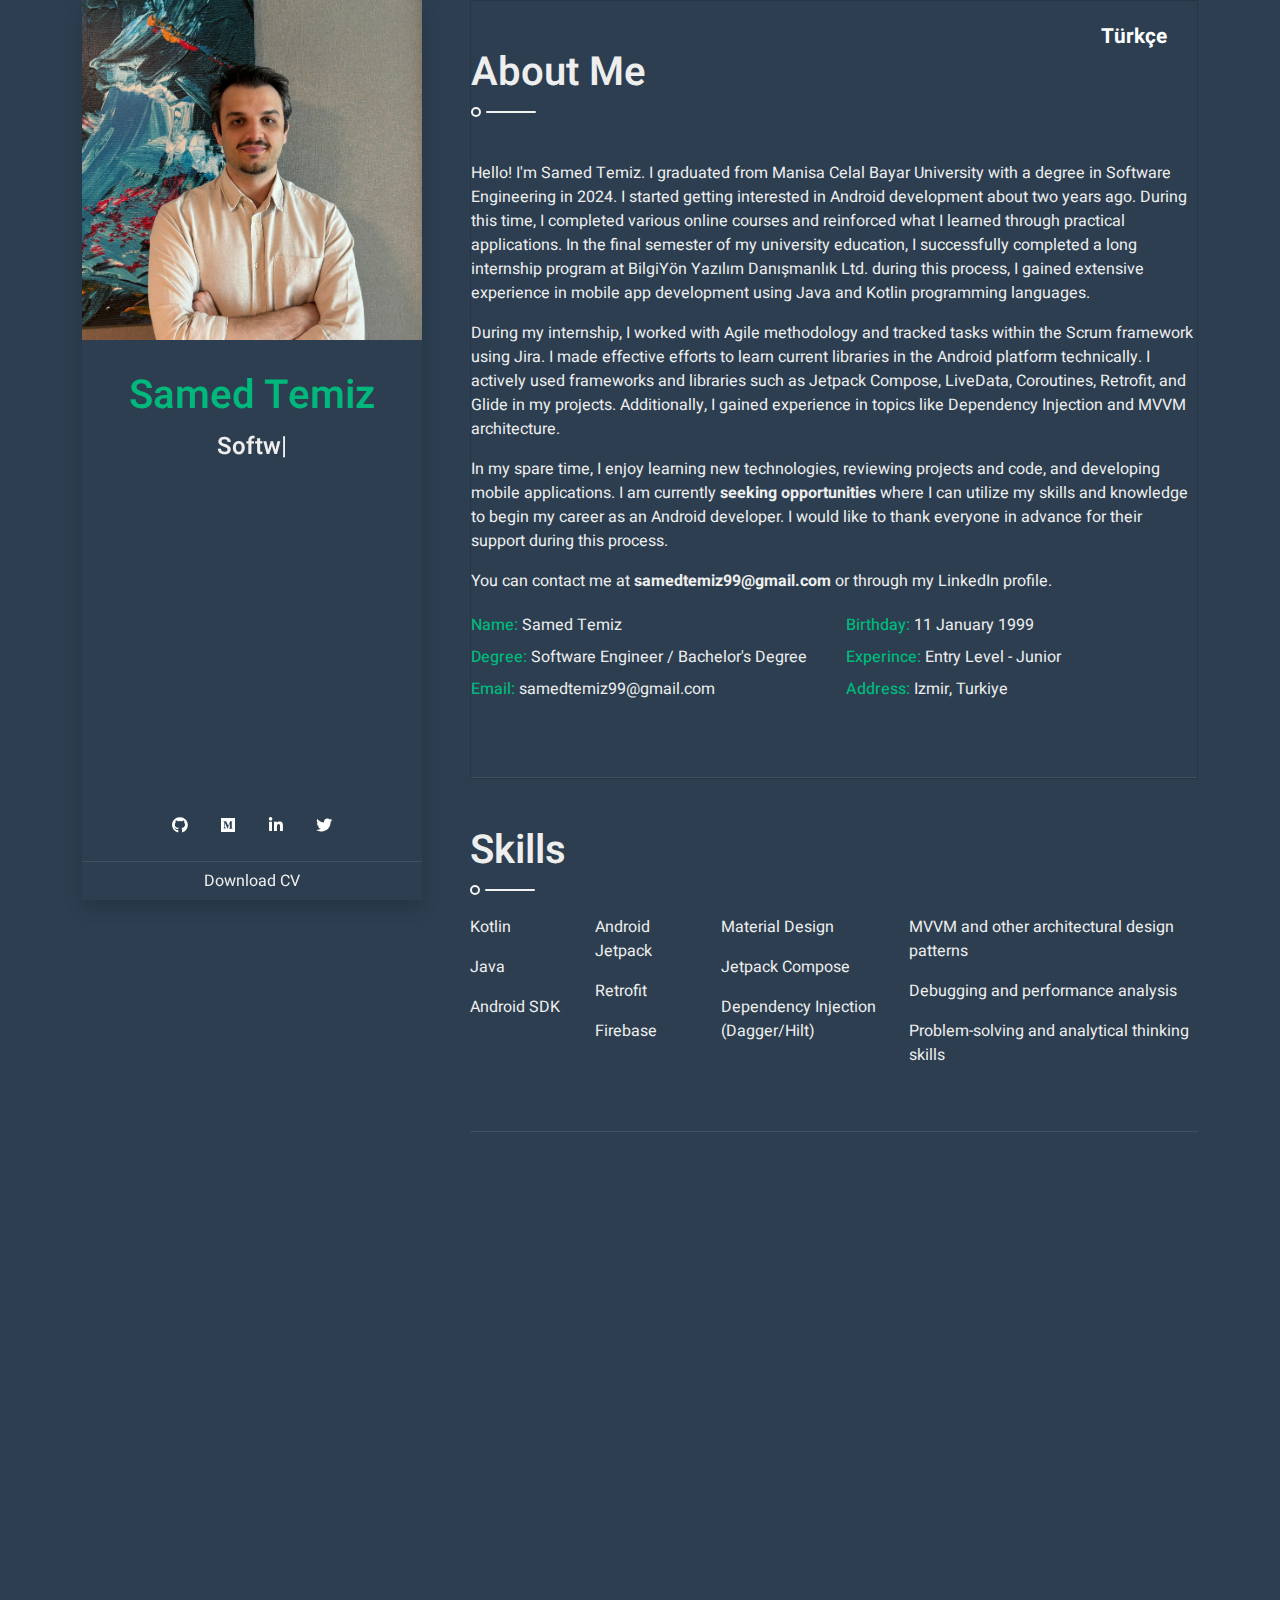
==== commit 85d0871e: "Updates" ====
--- a/index.html
+++ b/index.html
@@ -105,16 +105,10 @@
                                 <span class="fw-medium text-primary">Experince:</span> Entry Level - Junior
                             </div>
                             <div class="col-sm-6 py-1">
-                                <span class="fw-medium text-primary">Phone:</span> +90 553 216 77 65
-                            </div>
-                            <div class="col-sm-6 py-1">
                                 <span class="fw-medium text-primary">Email:</span> samedtemiz99@gmail.com
                             </div>
                             <div class="col-sm-6 py-1">
                                 <span class="fw-medium text-primary">Address:</span> Izmir, Turkiye
-                            </div>
-                            <div class="col-sm-6 py-1">
-                                <span class="fw-medium text-primary">Open to Work:</span> Available
                             </div>
                         </div>
                     </section>
@@ -177,6 +171,20 @@
                 <section class="py-5 wow fadeInUp" data-wow-delay="0.1s">
                     <h1 class="title pb-3 mb-5">Expericence</h1>
                     <div class="border-start border-2 border-light pt-2 ps-5">
+                        <div class="position-relative mb-4">
+                            <span class="bi bi-arrow-right fs-4 text-light position-absolute"
+                                style="top: -5px; left: -50px;"></span>
+                            <h5 class="mb-1">Software Engineer | <small>10/2024 - Present</small></h5>
+                            <p class="mb-2">
+                                <a href="https://www.linkedin.com/company/bilgiyön-yazılım-danışmanlık-iç-ve-dış-ticaret-limited-şirketi/"
+                                    target="_blank" rel="nofollow">
+                                    BilgiYön Yazılım Danışmanlık Ltd. Şti.
+                                </a>
+                            </p>
+                            <p>
+                                Working...
+                            </p>
+                        </div>
                         <div class="position-relative mb-4">
                             <span class="bi bi-arrow-right fs-4 text-light position-absolute"
                                 style="top: -5px; left: -50px;"></span>
